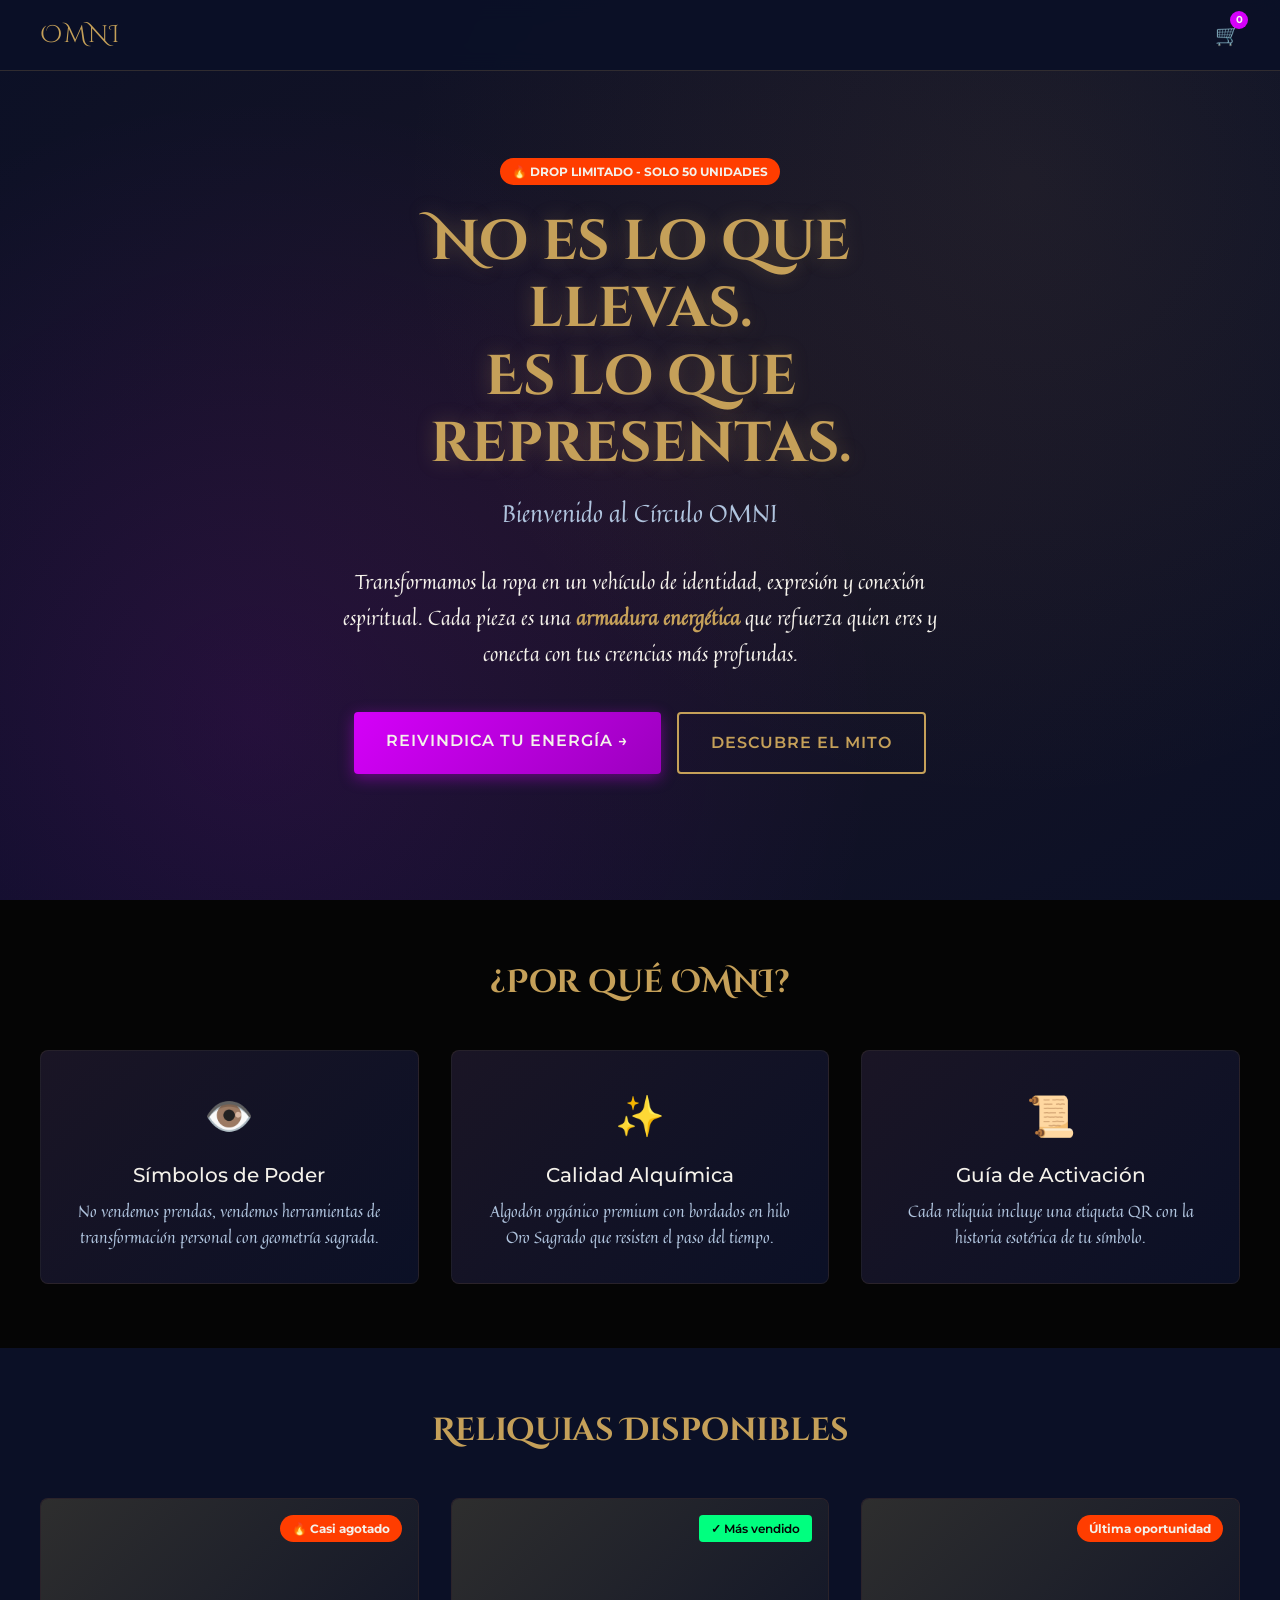
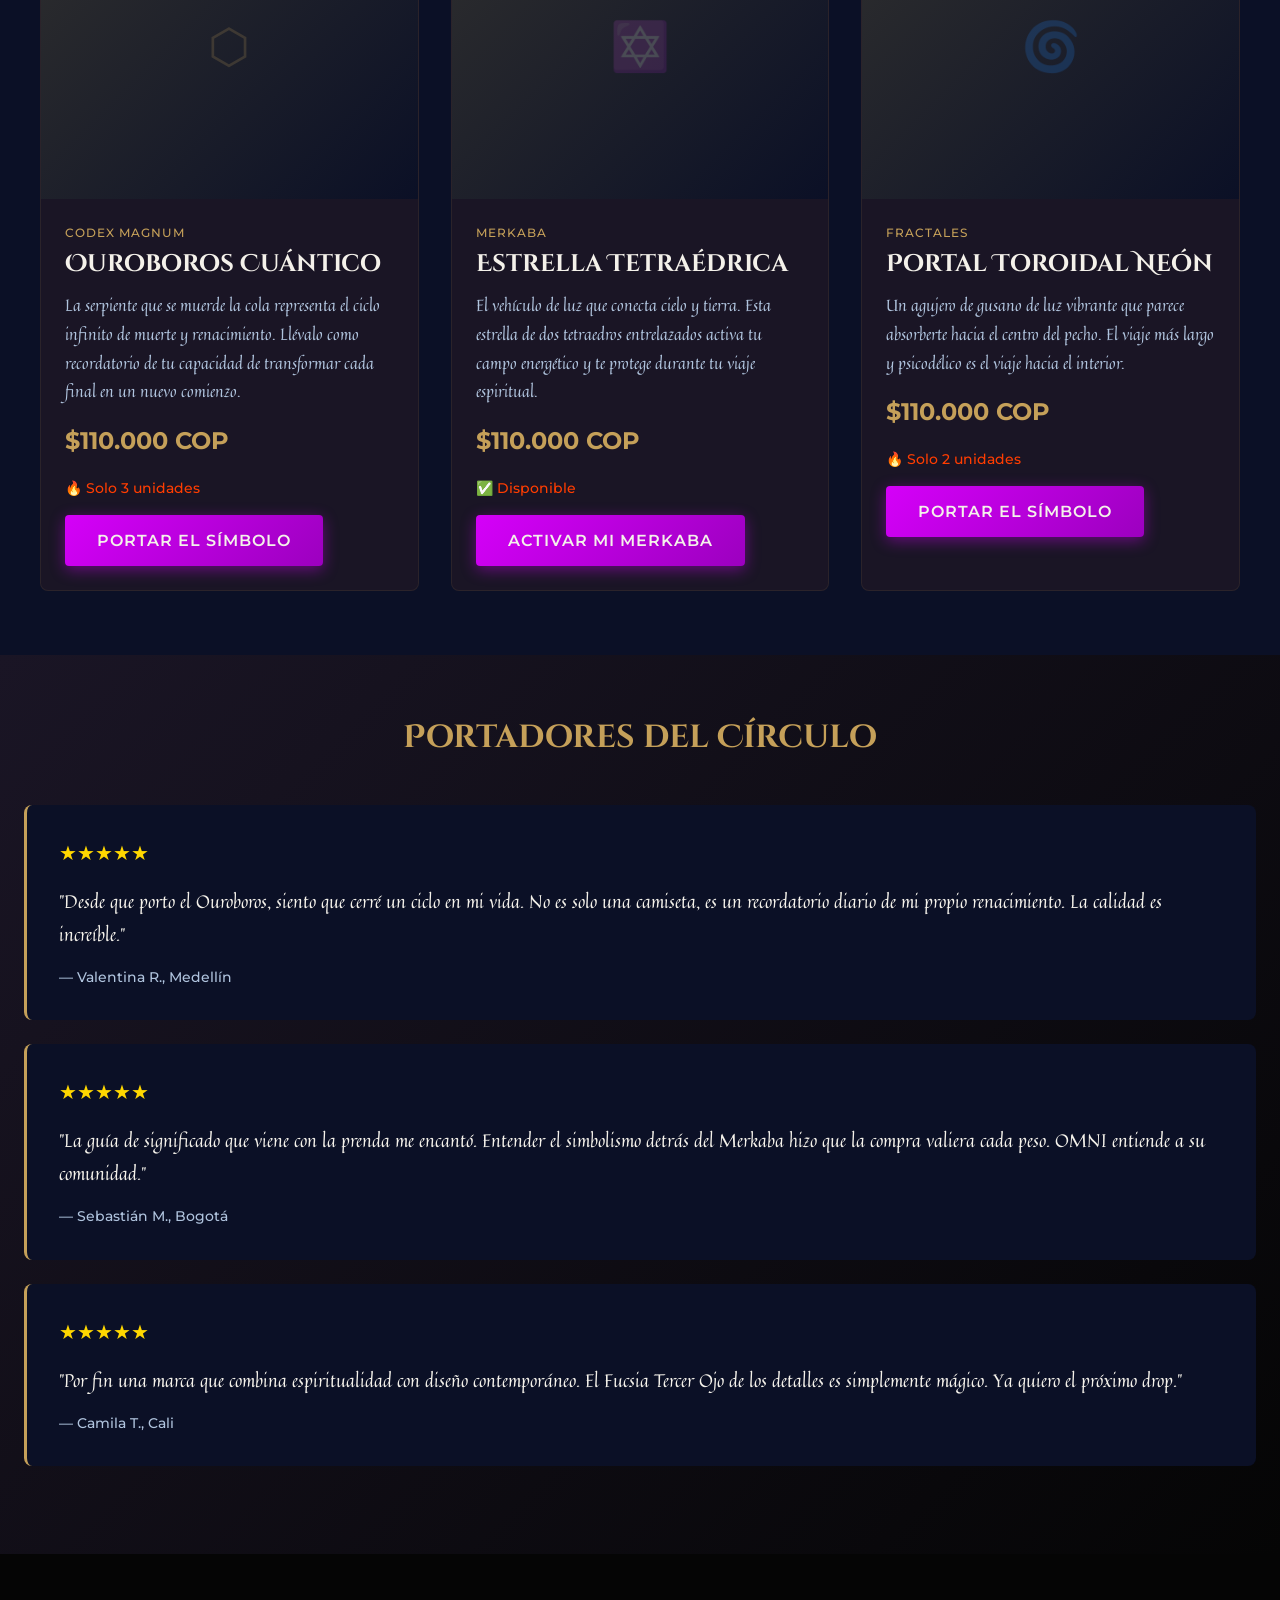
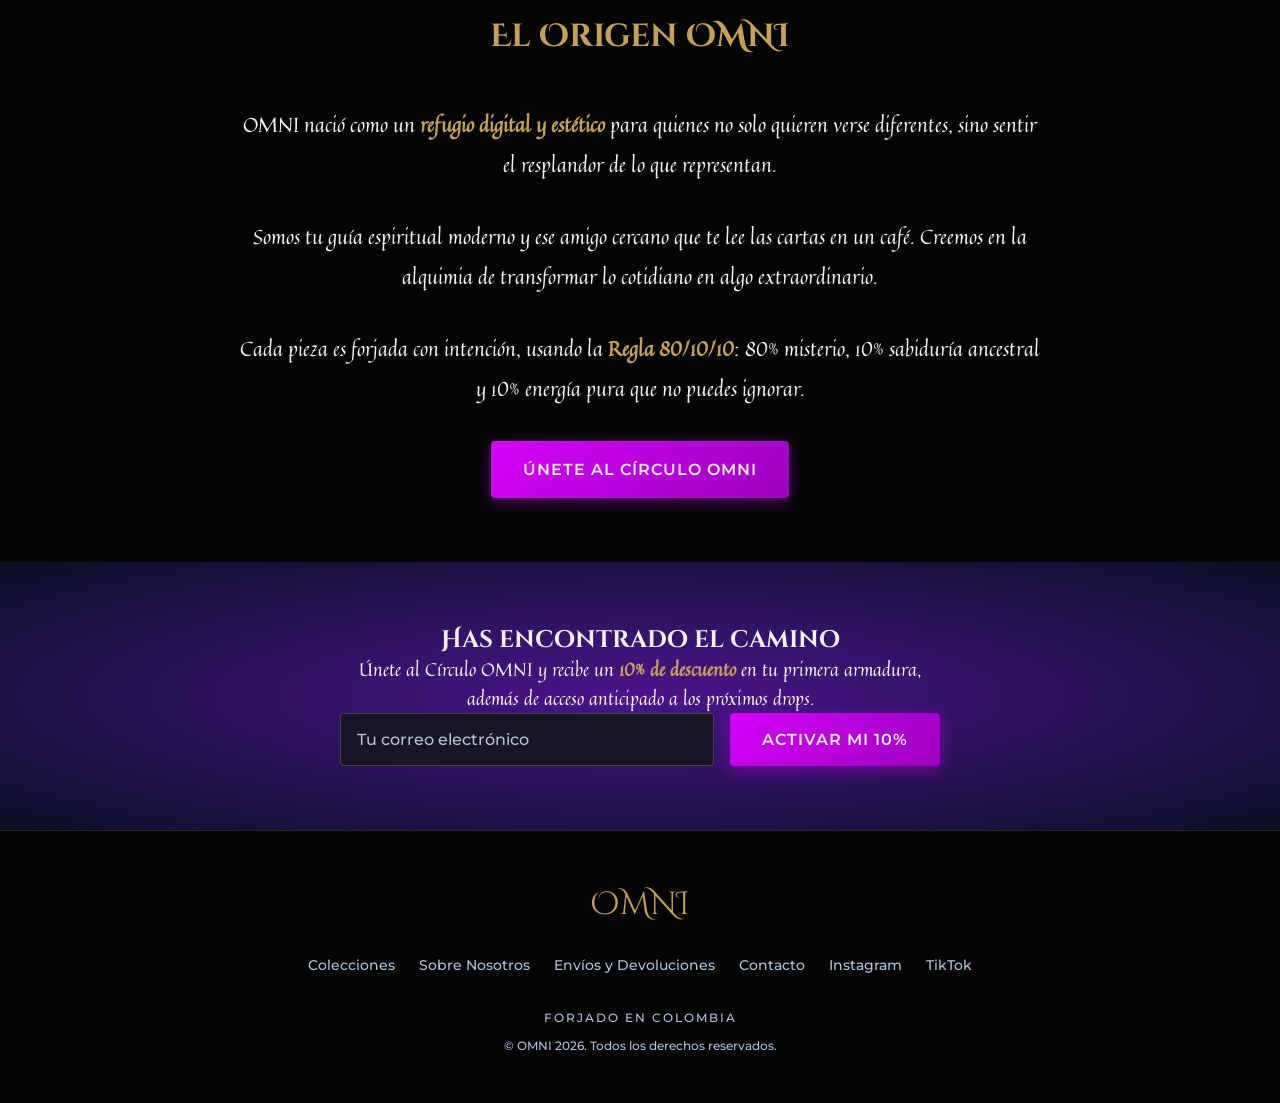
==== index.html @ 78f35431 "update branch" ====
<!DOCTYPE html>
<html lang="es">
<head>
    <meta charset="UTF-8">
    <meta name="viewport" content="width=device-width, initial-scale=1.0">
    <meta name="description" content="OMNI - Transformamos la ropa en un vehículo de identidad, expresión y conexión espiritual. Cada pieza es una armadura energética.">
    <meta name="theme-color" content="#0B1026">
    
    <!-- Open Graph / Social Media -->
    <meta property="og:type" content="website">
    <meta property="og:title" content="OMNI | No es lo que llevas. Es lo que representas.">
    <meta property="og:description" content="Bienvenido al Círculo OMNI. Reliquias energéticas con geometría sagrada.">
    <meta property="og:image" content="assets/images/og-image.jpg">
    
    <!-- Google Fonts -->
    <link rel="preconnect" href="https://fonts.googleapis.com">
    <link rel="preconnect" href="https://fonts.gstatic.com" crossorigin>
    <link href="https://fonts.googleapis.com/css2?family=Cinzel+Decorative:wght@700;900&family=Quintessential&family=Montserrat:wght@500;600;700&display=swap" rel="stylesheet">
    
    <!-- Stylesheet -->
    <link rel="stylesheet" href="css/styles.css">
    
    <title>OMNI | No es lo que llevas. Es lo que representas.</title>
</head>
<body>
    <!-- Header -->
    <header>
        <div class="header-content">
            <a href="#" class="logo">OMNI</a>
            <div class="cart-icon">
                🛒
                <span class="cart-count">0</span>
            </div>
        </div>
    </header>

    <!-- Hero Section -->
    <section class="hero" id="inicio">
        <div class="hero-content">
            <div class="hero-badge">
                <span class="scarcity-badge">🔥 DROP LIMITADO - SOLO 50 UNIDADES</span>
            </div>
            <h1>No es lo que llevas.<br>Es lo que representas.</h1>
            <p class="hero-subtitle">Bienvenido al Círculo OMNI</p>
            <p class="hero-description body-text">
                Transformamos la ropa en un vehículo de identidad, expresión y conexión espiritual.
                Cada pieza es una <span class="about-highlight">armadura energética</span> que refuerza quien eres
                y conecta con tus creencias más profundas.
            </p>
            <div class="hero-cta-container">
                <a href="#coleccion" class="btn-cta ui-text">Reivindica tu energía →</a>
                <a href="#historia" class="btn-cta btn-secondary ui-text">Descubre el mito</a>
            </div>
        </div>
    </section>

    <!-- Value Proposition -->
    <section class="value-section" id="beneficios">
        <h2 class="section-title">¿Por qué OMNI?</h2>
        <div class="value-grid">
            <div class="value-card fade-in">
                <div class="value-icon">👁️</div>
                <h3 class="ui-text">Símbolos de Poder</h3>
                <p class="body-text">No vendemos prendas, vendemos herramientas de transformación personal con geometría sagrada.</p>
            </div>
            <div class="value-card fade-in">
                <div class="value-icon">✨</div>
                <h3 class="ui-text">Calidad Alquímica</h3>
                <p class="body-text">Algodón orgánico premium con bordados en hilo Oro Sagrado que resisten el paso del tiempo.</p>
            </div>
            <div class="value-card fade-in">
                <div class="value-icon">📜</div>
                <h3 class="ui-text">Guía de Activación</h3>
                <p class="body-text">Cada reliquia incluye una etiqueta QR con la historia esotérica de tu símbolo.</p>
            </div>
        </div>
    </section>

    <!-- Products Section -->
    <section class="products-section" id="coleccion">
        <h2 class="section-title">Reliquias Disponibles</h2>
        <div class="product-grid value-grid">
            <!-- Producto 1: CODEX MAGNUM -->
            <div class="product-card fade-in">
                <div class="product-image">
                    <span class="product-image-placeholder">⬡</span>
                    <div class="product-badge">
                        <span class="scarcity-badge">🔥 Casi agotado</span>
                    </div>
                </div>
                <div class="product-info">
                    <div class="product-collection ui-text">CODEX MAGNUM</div>
                    <h3 class="product-title">Ouroboros Cuántico</h3>
                    <p class="product-story body-text">
                        La serpiente que se muerde la cola representa el ciclo infinito de muerte y renacimiento.
                        Llévalo como recordatorio de tu capacidad de transformar cada final en un nuevo comienzo.
                    </p>
                    <div class="product-price ui-text">$110.000 COP</div>
                    <div class="stock-indicator ui-text">
                        🔥 Solo 3 unidades
                    </div>
                    <button class="btn-cta ui-text" onclick="addToCart('Ouroboros Cuántico')">Portar el símbolo</button>
                </div>
            </div>

            <!-- Producto 2: MERKABA -->
            <div class="product-card fade-in">
                <div class="product-image">
                    <span class="product-image-placeholder">✡️</span>
                    <div class="product-badge">
                        <span class="success-badge">✓ Más vendido</span>
                    </div>
                </div>
                <div class="product-info">
                    <div class="product-collection ui-text">MERKABA</div>
                    <h3 class="product-title">Estrella Tetraédrica</h3>
                    <p class="product-story body-text">
                        El vehículo de luz que conecta cielo y tierra. Esta estrella de dos tetraedros entrelazados
                        activa tu campo energético y te protege durante tu viaje espiritual.
                    </p>
                    <div class="product-price ui-text">$110.000 COP</div>
                    <div class="stock-indicator ui-text">
                        ✅ Disponible
                    </div>
                    <button class="btn-cta ui-text" onclick="addToCart('Estrella Tetraédrica')">Activar mi Merkaba</button>
                </div>
            </div>

            <!-- Producto 3: FRACTALES -->
            <div class="product-card fade-in">
                <div class="product-image">
                    <span class="product-image-placeholder">🌀</span>
                    <div class="product-badge">
                        <span class="scarcity-badge">Última oportunidad</span>
                    </div>
                </div>
                <div class="product-info">
                    <div class="product-collection ui-text">FRACTALES</div>
                    <h3 class="product-title">Portal Toroidal Neón</h3>
                    <p class="product-story body-text">
                        Un agujero de gusano de luz vibrante que parece absorberte hacia el centro del pecho.
                        El viaje más largo y psicodélico es el viaje hacia el interior.
                    </p>
                    <div class="product-price ui-text">$110.000 COP</div>
                    <div class="stock-indicator ui-text">
                        🔥 Solo 2 unidades
                    </div>
                    <button class="btn-cta ui-text" onclick="addToCart('Portal Toroidal')">Portar el símbolo</button>
                </div>
            </div>
        </div>
    </section>

    <!-- Testimonials -->
    <section class="testimonials-section" id="testimonios">
        <h2 class="section-title">Portadores del Círculo</h2>
        <div class="testimonial-card fade-in">
            <div class="testimonial-stars">★★★★★</div>
            <p class="testimonial-text body-text">
                "Desde que porto el Ouroboros, siento que cerré un ciclo en mi vida. No es solo una camiseta,
                es un recordatorio diario de mi propio renacimiento. La calidad es increíble."
            </p>
            <p class="testimonial-author ui-text">— Valentina R., Medellín</p>
        </div>
        <div class="testimonial-card fade-in">
            <div class="testimonial-stars">★★★★★</div>
            <p class="testimonial-text body-text">
                "La guía de significado que viene con la prenda me encantó. Entender el simbolismo detrás
                del Merkaba hizo que la compra valiera cada peso. OMNI entiende a su comunidad."
            </p>
            <p class="testimonial-author ui-text">— Sebastián M., Bogotá</p>
        </div>
        <div class="testimonial-card fade-in">
            <div class="testimonial-stars">★★★★★</div>
            <p class="testimonial-text body-text">
                "Por fin una marca que combina espiritualidad con diseño contemporáneo.
                El Fucsia Tercer Ojo de los detalles es simplemente mágico. Ya quiero el próximo drop."
            </p>
            <p class="testimonial-author ui-text">— Camila T., Cali</p>
        </div>
    </section>

    <!-- About Section -->
    <section class="about-section" id="historia">
        <div class="about-content">
            <h2 class="section-title">El Origen OMNI</h2>
            <p class="about-text body-text">
                OMNI nació como un <span class="about-highlight">refugio digital y estético</span> para quienes
                no solo quieren verse diferentes, sino sentir el resplandor de lo que representan.
            </p>
            <p class="about-text body-text">
                Somos tu guía espiritual moderno y ese amigo cercano que te lee las cartas en un café.
                Creemos en la alquimia de transformar lo cotidiano en algo extraordinario.
            </p>
            <p class="about-text body-text">
                Cada pieza es forjada con intención, usando la <span class="about-highlight">Regla 80/10/10</span>:
                80% misterio, 10% sabiduría ancestral y 10% energía pura que no puedes ignorar.
            </p>
            <a href="#coleccion" class="btn-cta ui-text">Únete al Círculo OMNI</a>
        </div>
    </section>

    <!-- Newsletter -->
    <section class="newsletter-section" id="unete">
        <div class="newsletter-content">
            <h2>Has encontrado el camino</h2>
            <p class="body-text">
                Únete al Círculo OMNI y recibe un <span class="about-highlight">10% de descuento</span>
                en tu primera armadura, además de acceso anticipado a los próximos drops.
            </p>
            <form class="newsletter-form" onsubmit="subscribe(event)">
                <input type="email" class="newsletter-input ui-text" placeholder="Tu correo electrónico" required>
                <button type="submit" class="btn-cta ui-text">Activar mi 10%</button>
            </form>
        </div>
    </section>

    <!-- Footer -->
    <footer>
        <div class="footer-content">
            <div class="footer-logo">OMNI</div>
            <div class="footer-links">
                <a href="#coleccion" class="footer-link ui-text">Colecciones</a>
                <a href="#historia" class="footer-link ui-text">Sobre Nosotros</a>
                <a href="#" class="footer-link ui-text">Envíos y Devoluciones</a>
                <a href="#" class="footer-link ui-text">Contacto</a>
                <a href="#" class="footer-link ui-text">Instagram</a>
                <a href="#" class="footer-link ui-text">TikTok</a>
            </div>
            <p class="footer-tagline ui-text">FORJADO EN COLOMBIA</p>
            <p class="footer-copyright ui-text">© OMNI 2026. Todos los derechos reservados.</p>
        </div>
    </footer>

    <!-- Sticky CTA (Mobile) -->
    <div class="sticky-cta" id="stickyCta">
        <a href="#coleccion" class="btn-cta ui-text">Ver Reliquias Disponibles</a>
    </div>

    <!-- JavaScript -->
    <script src="js/main.js"></script>
</body>
</html>
---- css/styles.css ----
/* ========================================
   OMNI - Sales Page Stylesheet
   Paleta Alquímica 80/10/10
   ======================================== */

/* ========================================
   VARIABLES DE COLOR - PALETA ALQUÍMICA
   ======================================== */
:root {
    /* 80% - Base del Misterio */
    --azul-profundo-cosmos: #0B1026;
    --negro-profundo-akasha: #050505;
    --gris-carbon: #2E2E2E;
    --sombra-amatista: #1A1525;
    --verde-musgo-ritual: #14201A;
    
    /* 10% - Sabiduría y Estructura */
    --oro-sagrado-metalico: #C5A059;
    --blanco-pergamino: #F4F1EA;
    --morado-astral: #4A148C;
    --cobre-terrenal: #B87333;
    --plata-lunar: #B0C4DE;
    
    /* 10% - Energía Alquímica (CTA) */
    --fucsia-tercer-ojo: #D500F9;
    --ambar-alquimico: #FFD700;
    --rojo-fuego-vital: #FF3D00;
    --esmeralda-cuantico: #00FF7F;
    
    /* Tipografías */
    --font-titulos: 'Cinzel Decorative', cursive;
    --font-cuerpo: 'Quintessential', cursive;
    --font-ui: 'Montserrat', sans-serif;
}

/* ========================================
   RESET Y BASE MOBILE-FIRST
   ======================================== */
* {
    margin: 0;
    padding: 0;
    box-sizing: border-box;
}

html {
    font-size: 16px;
    scroll-behavior: smooth;
}

body {
    font-family: var(--font-cuerpo);
    background-color: var(--azul-profundo-cosmos);
    color: var(--blanco-pergamino);
    line-height: 1.6;
    overflow-x: hidden;
}

/* ========================================
   TIPOGRAFÍA
   ======================================== */
h1, h2, h3, h4 {
    font-family: var(--font-titulos);
    font-weight: 700;
    line-height: 1.2;
}

.body-text {
    font-family: var(--font-cuerpo);
    font-size: 1.125rem;
}

.ui-text {
    font-family: var(--font-ui);
    font-weight: 500;
}

/* ========================================
   COMPONENTES UI
   ======================================== */
.btn-cta {
    display: inline-block;
    background: linear-gradient(135deg, var(--fucsia-tercer-ojo) 0%, #9C00BF 100%);
    color: var(--blanco-pergamino);
    font-family: var(--font-ui);
    font-weight: 600;
    font-size: 1rem;
    padding: 1rem 2rem;
    border-radius: 4px;
    text-decoration: none;
    text-transform: uppercase;
    letter-spacing: 1px;
    transition: all 0.3s ease;
    box-shadow: 0 4px 15px rgba(213, 0, 249, 0.4);
    border: none;
    cursor: pointer;
    width: 100%;
    text-align: center;
}

.btn-cta:hover {
    transform: translateY(-2px);
    box-shadow: 0 6px 20px rgba(213, 0, 249, 0.6);
}

.btn-cta:active {
    transform: translateY(0);
}

.btn-secondary {
    background: transparent;
    border: 2px solid var(--oro-sagrado-metalico);
    color: var(--oro-sagrado-metalico);
    box-shadow: none;
}

.btn-secondary:hover {
    background: var(--oro-sagrado-metalico);
    color: var(--negro-profundo-akasha);
}

/* Badge de escasez FOMO */
.scarcity-badge {
    background-color: var(--rojo-fuego-vital);
    color: var(--blanco-pergamino);
    font-family: var(--font-ui);
    font-size: 0.75rem;
    font-weight: 700;
    padding: 0.25rem 0.75rem;
    border-radius: 20px;
    display: inline-block;
    animation: pulse 2s infinite;
}

@keyframes pulse {
    0%, 100% { opacity: 1; }
    50% { opacity: 0.7; }
}

/* Badge de éxito */
.success-badge {
    background-color: var(--esmeralda-cuantico);
    color: var(--negro-profundo-akasha);
    font-family: var(--font-ui);
    font-size: 0.75rem;
    font-weight: 600;
    padding: 0.25rem 0.75rem;
    border-radius: 4px;
    display: inline-block;
}

/* ========================================
   HEADER / NAV
   ======================================== */
header {
    position: fixed;
    top: 0;
    left: 0;
    right: 0;
    background: rgba(11, 16, 38, 0.95);
    backdrop-filter: blur(10px);
    z-index: 1000;
    padding: 1rem;
    border-bottom: 1px solid rgba(197, 160, 89, 0.2);
}

.header-content {
    max-width: 1200px;
    margin: 0 auto;
    display: flex;
    justify-content: space-between;
    align-items: center;
}

.logo {
    font-family: var(--font-titulos);
    font-size: 1.5rem;
    color: var(--oro-sagrado-metalico);
    text-decoration: none;
    letter-spacing: 2px;
}

.cart-icon {
    position: relative;
    color: var(--blanco-pergamino);
    font-size: 1.25rem;
    cursor: pointer;
}

.cart-count {
    position: absolute;
    top: -8px;
    right: -8px;
    background-color: var(--fucsia-tercer-ojo);
    color: var(--blanco-pergamino);
    font-family: var(--font-ui);
    font-size: 0.625rem;
    font-weight: 700;
    width: 18px;
    height: 18px;
    border-radius: 50%;
    display: flex;
    align-items: center;
    justify-content: center;
}

/* ========================================
   HERO SECTION
   ======================================== */
.hero {
    min-height: 100vh;
    display: flex;
    align-items: center;
    justify-content: center;
    text-align: center;
    padding: 6rem 1.5rem 4rem;
    background: radial-gradient(ellipse at center, var(--sombra-amatista) 0%, var(--azul-profundo-cosmos) 100%);
    position: relative;
    overflow: hidden;
}

.hero::before {
    content: '';
    position: absolute;
    top: 0;
    left: 0;
    right: 0;
    bottom: 0;
    background-image: 
        radial-gradient(circle at 20% 80%, rgba(213, 0, 249, 0.1) 0%, transparent 50%),
        radial-gradient(circle at 80% 20%, rgba(197, 160, 89, 0.08) 0%, transparent 50%);
    pointer-events: none;
}

.hero-content {
    position: relative;
    z-index: 1;
    max-width: 600px;
}

.hero-badge {
    margin-bottom: 1.5rem;
}

.hero h1 {
    font-size: 2.5rem;
    margin-bottom: 1rem;
    color: var(--oro-sagrado-metalico);
    text-shadow: 0 0 20px rgba(197, 160, 89, 0.3);
}

.hero-subtitle {
    font-size: 1.25rem;
    margin-bottom: 2rem;
    color: var(--plata-lunar);
}

.hero-description {
    font-family: var(--font-cuerpo);
    font-size: 1.25rem;
    margin-bottom: 2.5rem;
    color: var(--blanco-pergamino);
    line-height: 1.8;
}

.hero-cta-container {
    display: flex;
    flex-direction: column;
    gap: 1rem;
}

/* ========================================
   SECCIÓN DE VALOR (Beneficios)
   ======================================== */
.value-section {
    padding: 4rem 1.5rem;
    background-color: var(--negro-profundo-akasha);
}

.section-title {
    text-align: center;
    font-size: 2rem;
    color: var(--oro-sagrado-metalico);
    margin-bottom: 3rem;
}

.value-grid {
    display: grid;
    grid-template-columns: 1fr;
    gap: 2rem;
    max-width: 1200px;
    margin: 0 auto;
}

.value-card {
    background: linear-gradient(135deg, var(--sombra-amatista) 0%, var(--azul-profundo-cosmos) 100%);
    padding: 2rem;
    border-radius: 8px;
    border: 1px solid rgba(197, 160, 89, 0.1);
    text-align: center;
    transition: transform 0.3s ease;
}

.value-card:hover {
    transform: translateY(-5px);
    border-color: rgba(197, 160, 89, 0.3);
}

.value-icon {
    font-size: 2.5rem;
    margin-bottom: 1rem;
    color: var(--fucsia-tercer-ojo);
}

.value-card h3 {
    font-size: 1.25rem;
    color: var(--blanco-pergamino);
    margin-bottom: 0.75rem;
}

.value-card p {
    font-family: var(--font-cuerpo);
    color: var(--plata-lunar);
    font-size: 1rem;
}

/* ========================================
   SECCIÓN DE PRODUCTOS (Colecciones)
   ======================================== */
.products-section {
    padding: 4rem 1.5rem;
    background-color: var(--azul-profundo-cosmos);
}

.product-grid {
    display: grid;
    grid-template-columns: 1fr;
    gap: 2rem;
    max-width: 1200px;
    margin: 0 auto;
}

.product-card {
    background: var(--sombra-amatista);
    border-radius: 8px;
    overflow: hidden;
    border: 1px solid rgba(197, 160, 89, 0.1);
    transition: all 0.3s ease;
}

.product-card:hover {
    border-color: rgba(213, 0, 249, 0.3);
    box-shadow: 0 4px 20px rgba(213, 0, 249, 0.1);
}

.product-image {
    width: 100%;
    height: 300px;
    background: linear-gradient(135deg, var(--gris-carbon) 0%, var(--azul-profundo-cosmos) 100%);
    display: flex;
    align-items: center;
    justify-content: center;
    position: relative;
}

.product-image-placeholder {
    font-family: var(--font-titulos);
    font-size: 3rem;
    color: rgba(197, 160, 89, 0.2);
}

.product-badge {
    position: absolute;
    top: 1rem;
    right: 1rem;
}

.product-info {
    padding: 1.5rem;
}

.product-collection {
    font-family: var(--font-ui);
    font-size: 0.75rem;
    color: var(--oro-sagrado-metalico);
    text-transform: uppercase;
    letter-spacing: 1px;
    margin-bottom: 0.5rem;
}

.product-title {
    font-size: 1.5rem;
    color: var(--blanco-pergamino);
    margin-bottom: 0.75rem;
}

.product-story {
    font-family: var(--font-cuerpo);
    color: var(--plata-lunar);
    font-size: 1rem;
    margin-bottom: 1rem;
    line-height: 1.8;
}

.product-price {
    font-family: var(--font-ui);
    font-size: 1.5rem;
    font-weight: 700;
    color: var(--oro-sagrado-metalico);
    margin-bottom: 1rem;
}

.stock-indicator {
    font-family: var(--font-ui);
    font-size: 0.875rem;
    color: var(--rojo-fuego-vital);
    margin-bottom: 1rem;
    display: flex;
    align-items: center;
    gap: 0.5rem;
}

/* ========================================
   TESTIMONIOS (Prueba Social)
   ======================================== */
.testimonials-section {
    padding: 4rem 1.5rem;
    background: linear-gradient(135deg, var(--sombra-amatista) 0%, var(--negro-profundo-akasha) 100%);
}

.testimonial-card {
    background: var(--azul-profundo-cosmos);
    padding: 2rem;
    border-radius: 8px;
    border-left: 3px solid var(--oro-sagrado-metalico);
    margin-bottom: 1.5rem;
}

.testimonial-stars {
    color: var(--ambar-alquimico);
    font-size: 1.25rem;
    margin-bottom: 1rem;
}

.testimonial-text {
    font-family: var(--font-cuerpo);
    font-size: 1.125rem;
    color: var(--blanco-pergamino);
    margin-bottom: 1rem;
    line-height: 1.8;
}

.testimonial-author {
    font-family: var(--font-ui);
    font-size: 0.875rem;
    color: var(--plata-lunar);
}

/* ========================================
   SOBRE OMNI (Storytelling)
   ======================================== */
.about-section {
    padding: 4rem 1.5rem;
    background-color: var(--negro-profundo-akasha);
}

.about-content {
    max-width: 800px;
    margin: 0 auto;
    text-align: center;
}

.about-text {
    font-family: var(--font-cuerpo);
    font-size: 1.25rem;
    color: var(--blanco-pergamino);
    line-height: 2;
    margin-bottom: 2rem;
}

.about-highlight {
    color: var(--oro-sagrado-metalico);
    font-weight: 700;
}

/* ========================================
   NEWSLETTER (Captura de Leads)
   ======================================== */
.newsletter-section {
    padding: 4rem 1.5rem;
    background: radial-gradient(ellipse at center, var(--morado-astral) 0%, var(--azul-profundo-cosmos) 100%);
    text-align: center;
}

.newsletter-content {
    max-width: 600px;
    margin: 0 auto;
}

.newsletter h2 {
    font-size: 2rem;
    color: var(--oro-sagrado-metalico);
    margin-bottom: 1rem;
}

.newsletter p {
    font-family: var(--font-cuerpo);
    font-size: 1.125rem;
    color: var(--plata-lunar);
    margin-bottom: 2rem;
}

.newsletter-form {
    display: flex;
    flex-direction: column;
    gap: 1rem;
}

.newsletter-input {
    width: 100%;
    padding: 1rem;
    background: var(--sombra-amatista);
    border: 1px solid rgba(197, 160, 89, 0.3);
    border-radius: 4px;
    color: var(--blanco-pergamino);
    font-family: var(--font-ui);
    font-size: 1rem;
}

.newsletter-input::placeholder {
    color: var(--plata-lunar);
}

.newsletter-input:focus {
    outline: none;
    border-color: var(--fucsia-tercer-ojo);
    box-shadow: 0 0 10px rgba(213, 0, 249, 0.3);
}

/* ========================================
   FOOTER
   ======================================== */
footer {
    background-color: var(--negro-profundo-akasha);
    padding: 3rem 1.5rem;
    border-top: 1px solid rgba(197, 160, 89, 0.2);
}

.footer-content {
    max-width: 1200px;
    margin: 0 auto;
    text-align: center;
}

.footer-logo {
    font-family: var(--font-titulos);
    font-size: 2rem;
    color: var(--oro-sagrado-metalico);
    margin-bottom: 1.5rem;
}

.footer-links {
    display: flex;
    flex-wrap: wrap;
    justify-content: center;
    gap: 1.5rem;
    margin-bottom: 2rem;
}

.footer-link {
    font-family: var(--font-ui);
    font-size: 0.875rem;
    color: var(--plata-lunar);
    text-decoration: none;
    transition: color 0.3s ease;
}

.footer-link:hover {
    color: var(--oro-sagrado-metalico);
}

.footer-tagline {
    font-family: var(--font-ui);
    font-size: 0.75rem;
    color: var(--plata-lunar);
    letter-spacing: 2px;
    margin-bottom: 0.5rem;
}

.footer-copyright {
    font-family: var(--font-ui);
    font-size: 0.75rem;
    color: var(--plata-lunar);
}

/* ========================================
   STICKY CTA (Mobile)
   ======================================== */
.sticky-cta {
    position: fixed;
    bottom: 0;
    left: 0;
    right: 0;
    background: rgba(11, 16, 38, 0.95);
    backdrop-filter: blur(10px);
    padding: 1rem 1.5rem;
    border-top: 1px solid rgba(197, 160, 89, 0.2);
    z-index: 999;
    display: none;
}

.sticky-cta.visible {
    display: block;
}

/* ========================================
   MEDIA QUERIES (Tablet & Desktop)
   ======================================== */
@media (min-width: 768px) {
    .hero h1 {
        font-size: 3.5rem;
    }

    .hero-subtitle {
        font-size: 1.5rem;
    }

    .value-grid {
        grid-template-columns: repeat(3, 1fr);
    }

    .product-grid {
        grid-template-columns: repeat(2, 1fr);
        gap: 2rem;
    }

    .hero-cta-container {
        flex-direction: row;
        justify-content: center;
    }

    .btn-cta {
        width: auto;
    }

    .newsletter-form {
        flex-direction: row;
    }

    .newsletter-input {
        flex: 1;
    }
}

@media (min-width: 1024px) {
    .product-grid {
        grid-template-columns: repeat(3, 1fr);
    }
}

/* ========================================
   ANIMACIONES
   ======================================== */
.fade-in {
    opacity: 0;
    transform: translateY(20px);
    transition: opacity 0.6s ease, transform 0.6s ease;
}

.fade-in.visible {
    opacity: 1;
    transform: translateY(0);
}

/* Glow effect para elementos destacados */
.glow-effect {
    animation: glow 3s ease-in-out infinite;
}

@keyframes glow {
    0%, 100% {
        box-shadow: 0 0 10px rgba(197, 160, 89, 0.3);
    }
    50% {
        box-shadow: 0 0 20px rgba(197, 160, 89, 0.6);
    }
}
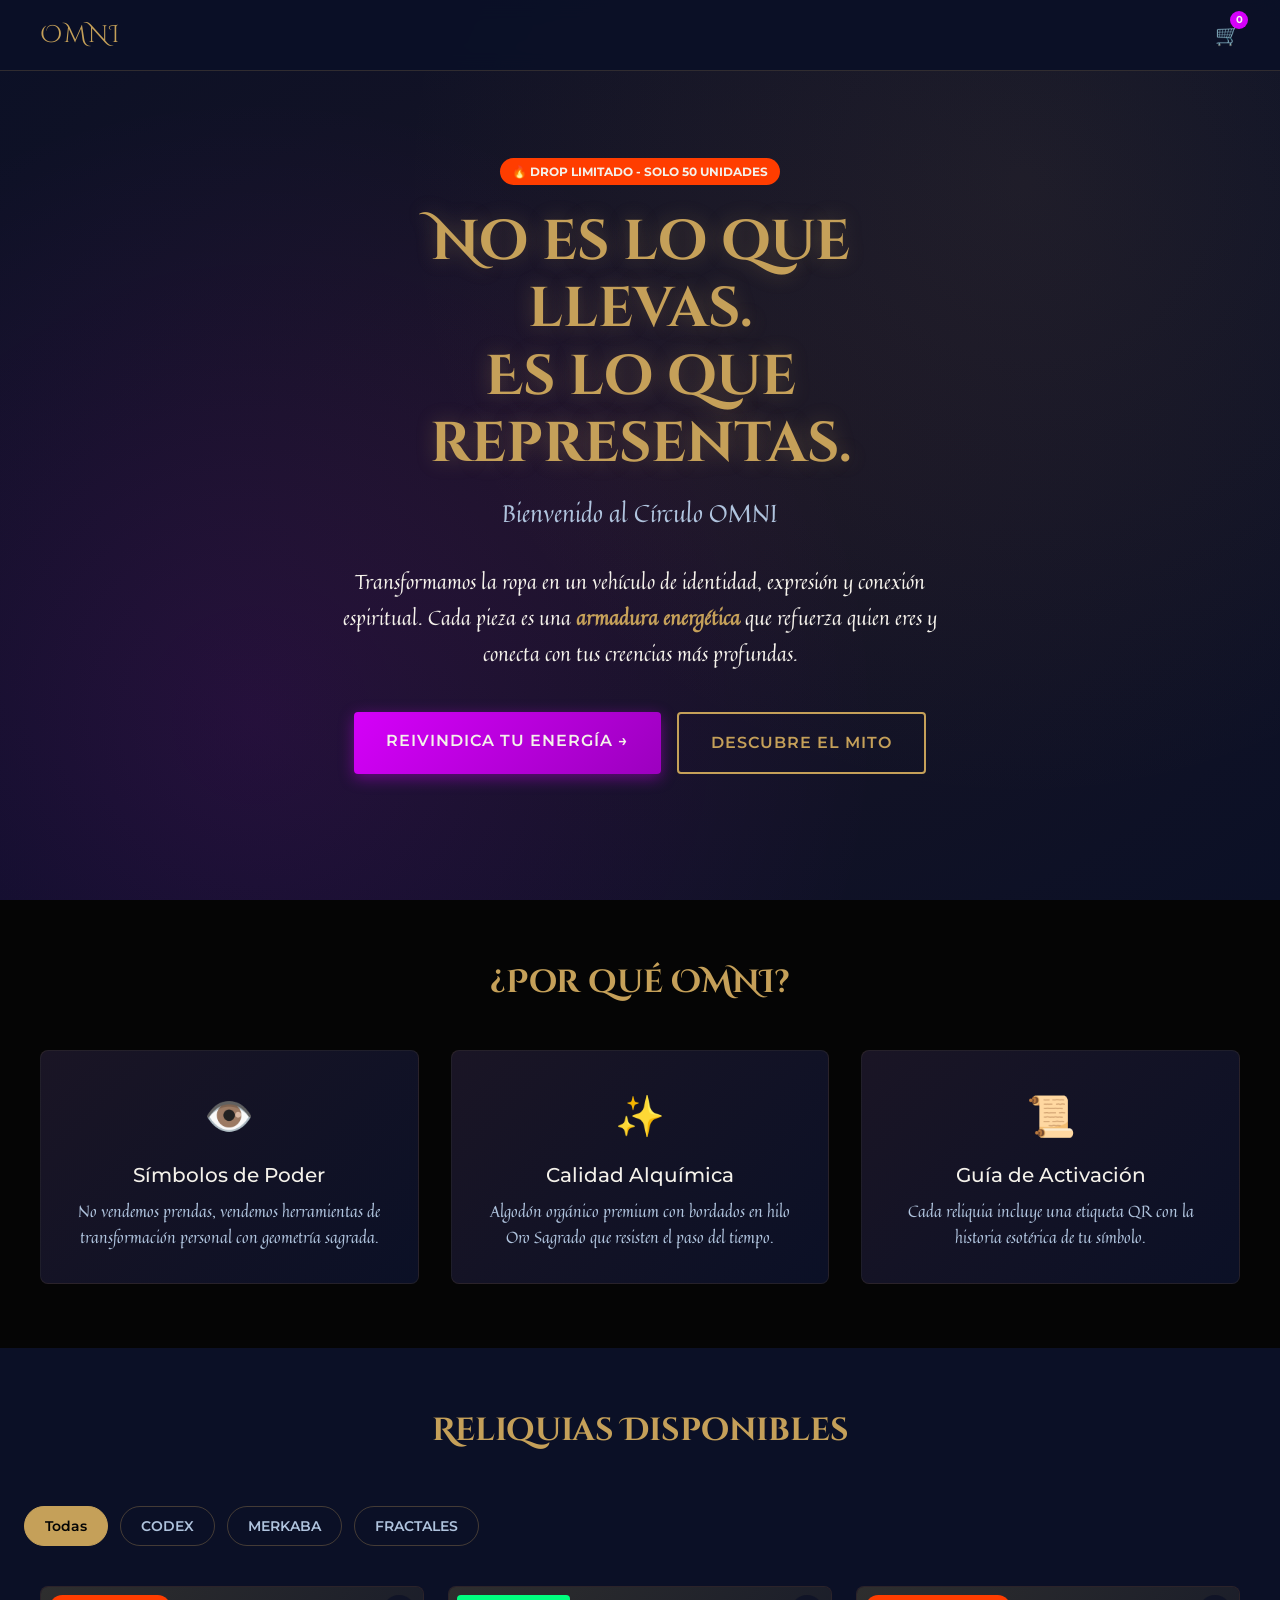
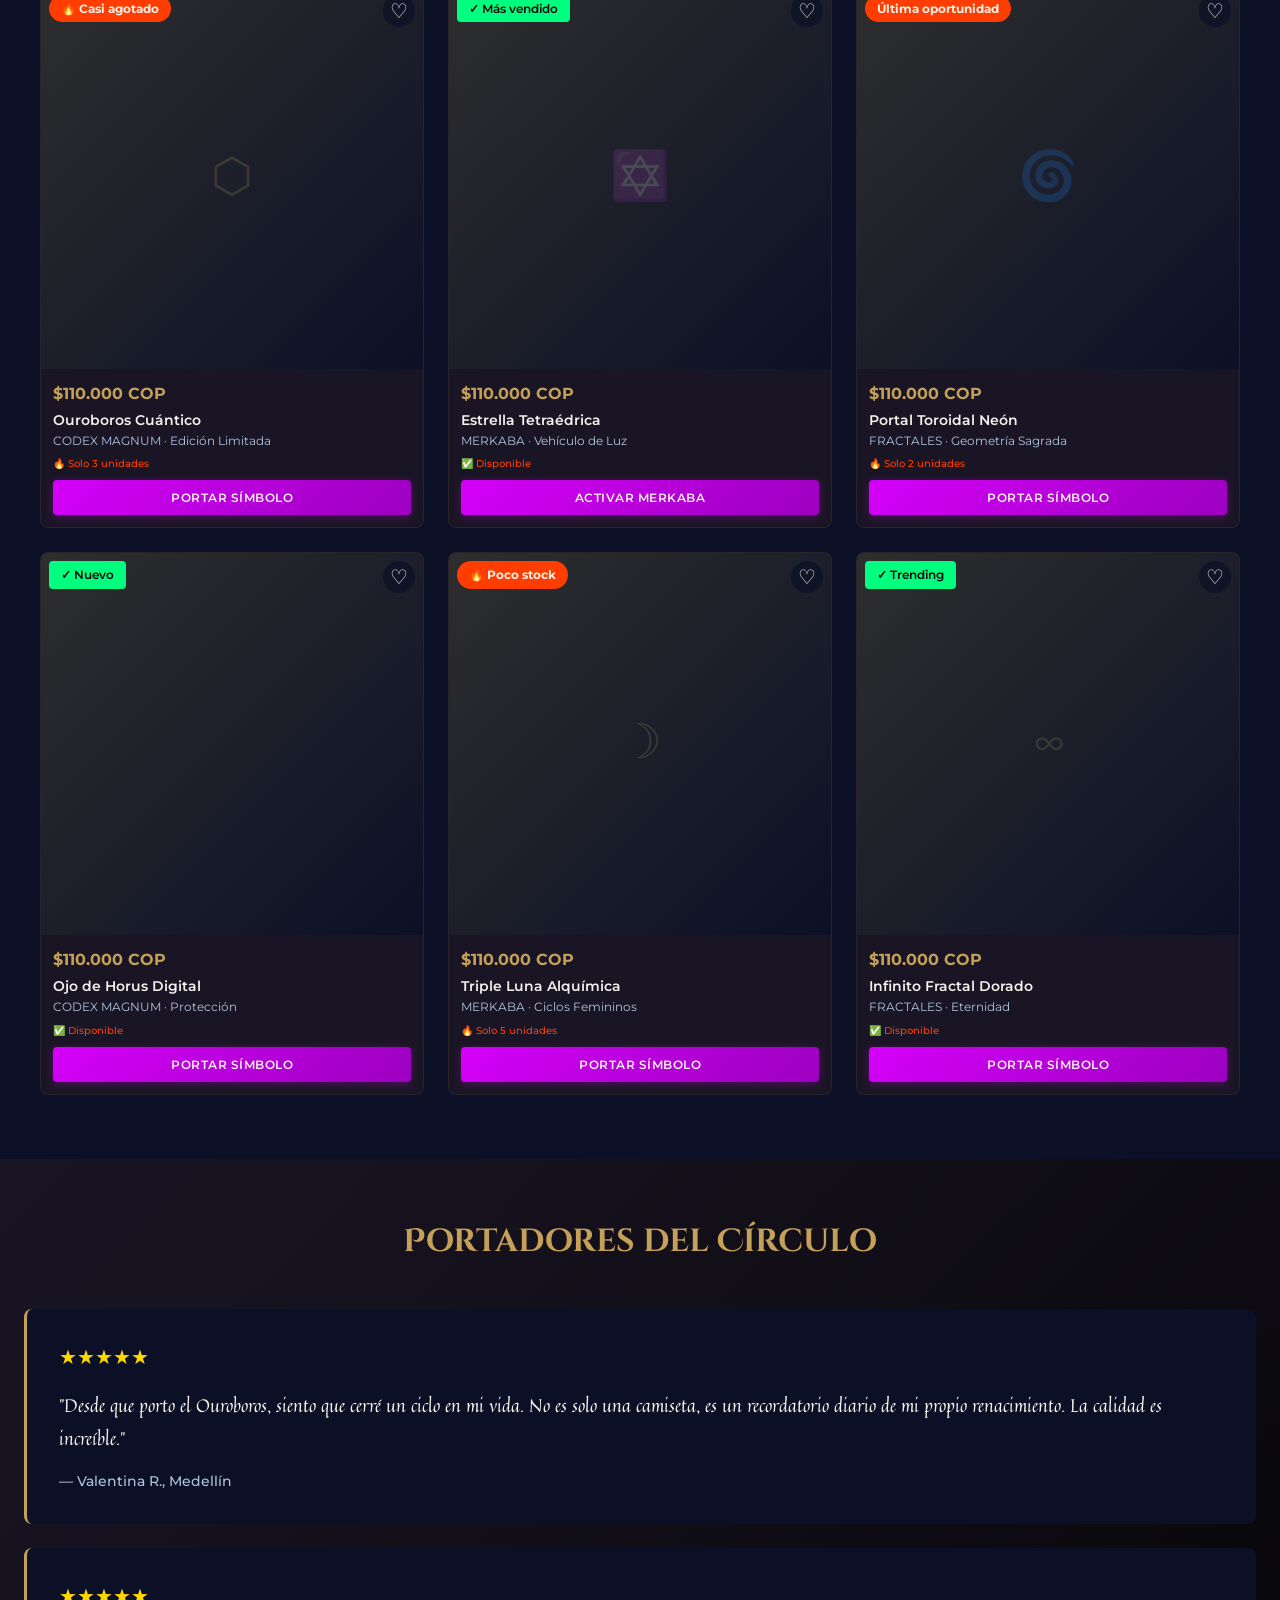
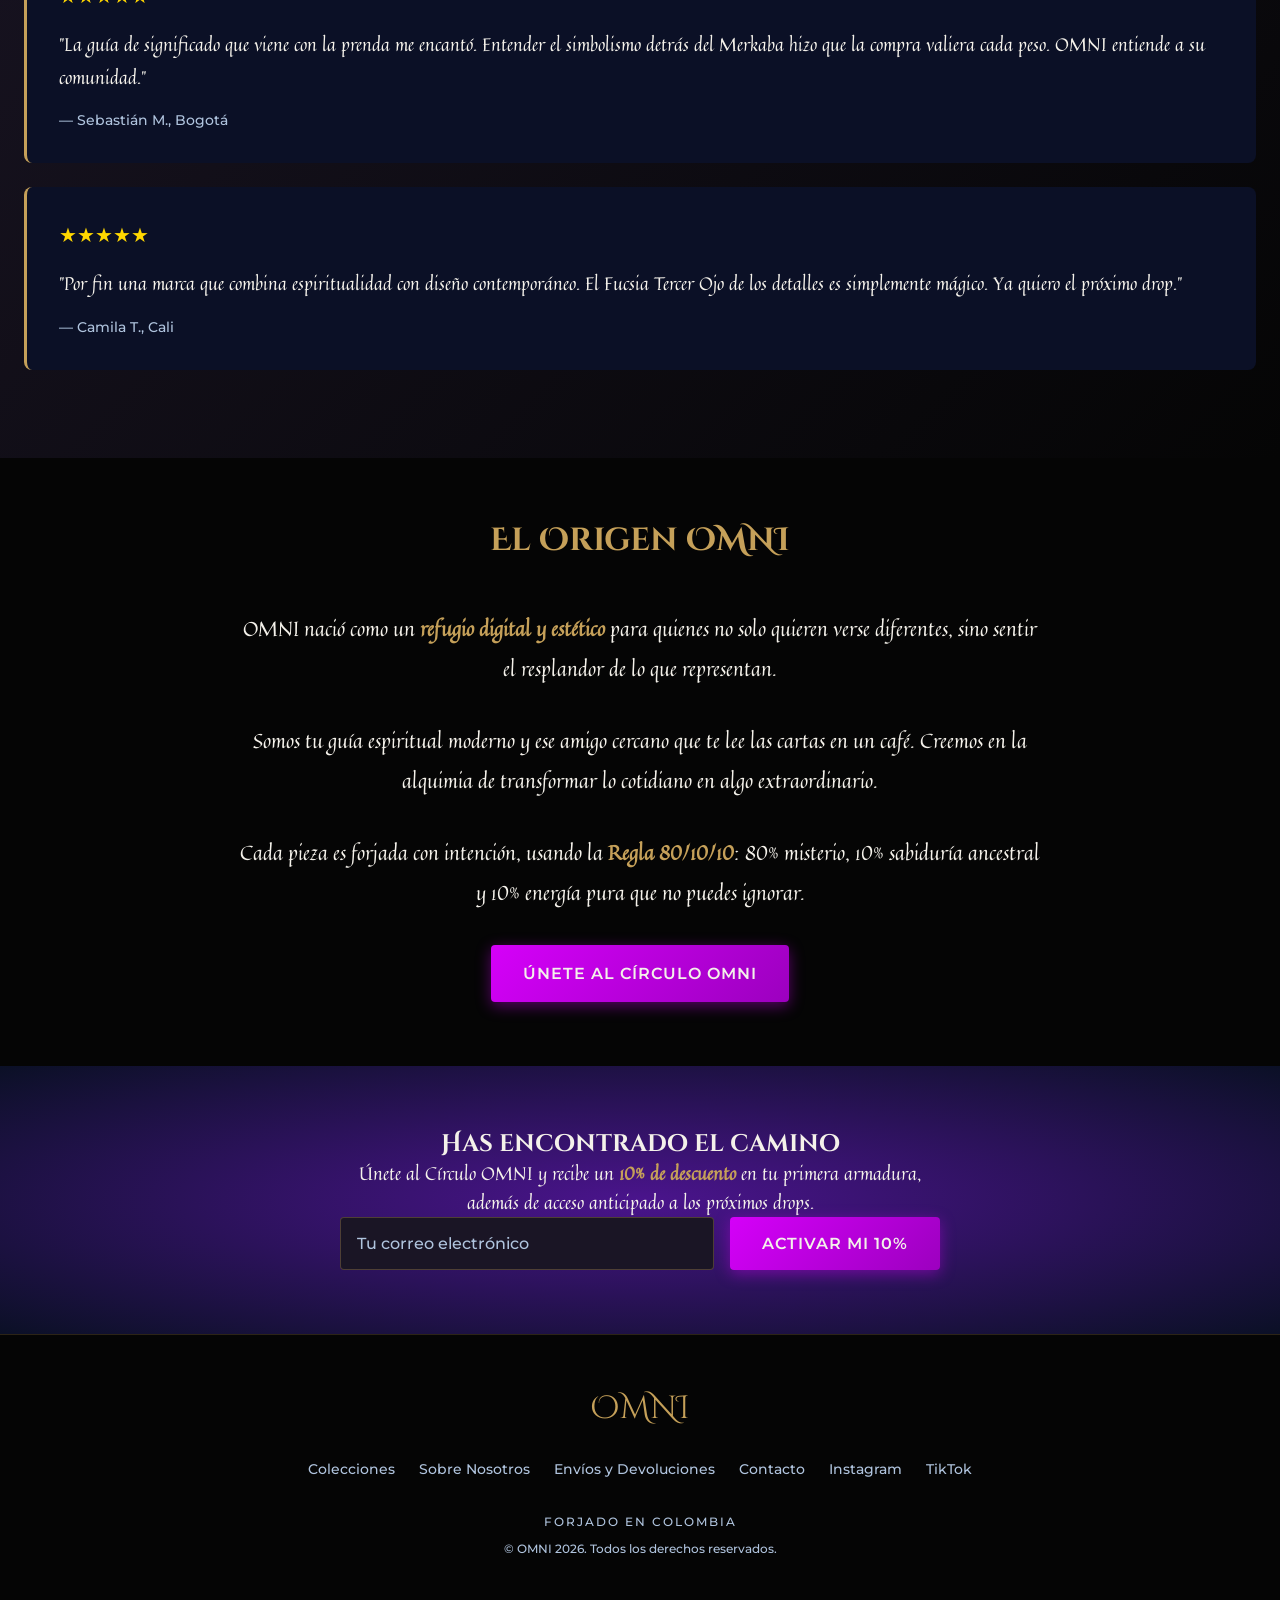
==== commit b2286834: "update branch" ====
--- a/index.html
+++ b/index.html
@@ -78,74 +78,145 @@
 
     <!-- Products Section -->
     <section class="products-section" id="coleccion">
-        <h2 class="section-title">Reliquias Disponibles</h2>
-        <div class="product-grid value-grid">
+        <div class="products-header">
+            <h2 class="section-title">Reliquias Disponibles</h2>
+            <div class="products-filter-bar">
+                <button class="filter-btn active ui-text" data-filter="all">Todas</button>
+                <button class="filter-btn ui-text" data-filter="codex">CODEX</button>
+                <button class="filter-btn ui-text" data-filter="merkaba">MERKABA</button>
+                <button class="filter-btn ui-text" data-filter="fractales">FRACTALES</button>
+            </div>
+        </div>
+        <div class="product-grid marketplace-grid">
             <!-- Producto 1: CODEX MAGNUM -->
-            <div class="product-card fade-in">
-                <div class="product-image">
+            <div class="marketplace-card fade-in" data-category="codex">
+                <div class="marketplace-image">
                     <span class="product-image-placeholder">⬡</span>
-                    <div class="product-badge">
+                    <div class="marketplace-badge-top">
                         <span class="scarcity-badge">🔥 Casi agotado</span>
                     </div>
-                </div>
-                <div class="product-info">
-                    <div class="product-collection ui-text">CODEX MAGNUM</div>
-                    <h3 class="product-title">Ouroboros Cuántico</h3>
-                    <p class="product-story body-text">
-                        La serpiente que se muerde la cola representa el ciclo infinito de muerte y renacimiento.
-                        Llévalo como recordatorio de tu capacidad de transformar cada final en un nuevo comienzo.
-                    </p>
-                    <div class="product-price ui-text">$110.000 COP</div>
-                    <div class="stock-indicator ui-text">
+                    <button class="wishlist-btn" aria-label="Añadir a favoritos">♡</button>
+                </div>
+                <div class="marketplace-info">
+                    <div class="marketplace-price-row">
+                        <span class="marketplace-price">$110.000 COP</span>
+                    </div>
+                    <h3 class="marketplace-title">Ouroboros Cuántico</h3>
+                    <p class="marketplace-location body-text">CODEX MAGNUM · Edición Limitada</p>
+                    <div class="marketplace-stock ui-text">
                         🔥 Solo 3 unidades
                     </div>
-                    <button class="btn-cta ui-text" onclick="addToCart('Ouroboros Cuántico')">Portar el símbolo</button>
+                    <button class="btn-marketplace-cta ui-text" onclick="addToCart('Ouroboros Cuántico')">Portar símbolo</button>
                 </div>
             </div>
 
             <!-- Producto 2: MERKABA -->
-            <div class="product-card fade-in">
-                <div class="product-image">
+            <div class="marketplace-card fade-in" data-category="merkaba">
+                <div class="marketplace-image">
                     <span class="product-image-placeholder">✡️</span>
-                    <div class="product-badge">
+                    <div class="marketplace-badge-top">
                         <span class="success-badge">✓ Más vendido</span>
                     </div>
-                </div>
-                <div class="product-info">
-                    <div class="product-collection ui-text">MERKABA</div>
-                    <h3 class="product-title">Estrella Tetraédrica</h3>
-                    <p class="product-story body-text">
-                        El vehículo de luz que conecta cielo y tierra. Esta estrella de dos tetraedros entrelazados
-                        activa tu campo energético y te protege durante tu viaje espiritual.
-                    </p>
-                    <div class="product-price ui-text">$110.000 COP</div>
-                    <div class="stock-indicator ui-text">
+                    <button class="wishlist-btn" aria-label="Añadir a favoritos">♡</button>
+                </div>
+                <div class="marketplace-info">
+                    <div class="marketplace-price-row">
+                        <span class="marketplace-price">$110.000 COP</span>
+                    </div>
+                    <h3 class="marketplace-title">Estrella Tetraédrica</h3>
+                    <p class="marketplace-location body-text">MERKABA · Vehículo de Luz</p>
+                    <div class="marketplace-stock ui-text">
                         ✅ Disponible
                     </div>
-                    <button class="btn-cta ui-text" onclick="addToCart('Estrella Tetraédrica')">Activar mi Merkaba</button>
+                    <button class="btn-marketplace-cta ui-text" onclick="addToCart('Estrella Tetraédrica')">Activar Merkaba</button>
                 </div>
             </div>
 
             <!-- Producto 3: FRACTALES -->
-            <div class="product-card fade-in">
-                <div class="product-image">
+            <div class="marketplace-card fade-in" data-category="fractales">
+                <div class="marketplace-image">
                     <span class="product-image-placeholder">🌀</span>
-                    <div class="product-badge">
+                    <div class="marketplace-badge-top">
                         <span class="scarcity-badge">Última oportunidad</span>
                     </div>
-                </div>
-                <div class="product-info">
-                    <div class="product-collection ui-text">FRACTALES</div>
-                    <h3 class="product-title">Portal Toroidal Neón</h3>
-                    <p class="product-story body-text">
-                        Un agujero de gusano de luz vibrante que parece absorberte hacia el centro del pecho.
-                        El viaje más largo y psicodélico es el viaje hacia el interior.
-                    </p>
-                    <div class="product-price ui-text">$110.000 COP</div>
-                    <div class="stock-indicator ui-text">
+                    <button class="wishlist-btn" aria-label="Añadir a favoritos">♡</button>
+                </div>
+                <div class="marketplace-info">
+                    <div class="marketplace-price-row">
+                        <span class="marketplace-price">$110.000 COP</span>
+                    </div>
+                    <h3 class="marketplace-title">Portal Toroidal Neón</h3>
+                    <p class="marketplace-location body-text">FRACTALES · Geometría Sagrada</p>
+                    <div class="marketplace-stock ui-text">
                         🔥 Solo 2 unidades
                     </div>
-                    <button class="btn-cta ui-text" onclick="addToCart('Portal Toroidal')">Portar el símbolo</button>
+                    <button class="btn-marketplace-cta ui-text" onclick="addToCart('Portal Toroidal')">Portar símbolo</button>
+                </div>
+            </div>
+
+            <!-- Producto 4: Additional -->
+            <div class="marketplace-card fade-in" data-category="codex">
+                <div class="marketplace-image">
+                    <span class="product-image-placeholder">𓂀</span>
+                    <div class="marketplace-badge-top">
+                        <span class="success-badge">✓ Nuevo</span>
+                    </div>
+                    <button class="wishlist-btn" aria-label="Añadir a favoritos">♡</button>
+                </div>
+                <div class="marketplace-info">
+                    <div class="marketplace-price-row">
+                        <span class="marketplace-price">$110.000 COP</span>
+                    </div>
+                    <h3 class="marketplace-title">Ojo de Horus Digital</h3>
+                    <p class="marketplace-location body-text">CODEX MAGNUM · Protección</p>
+                    <div class="marketplace-stock ui-text">
+                        ✅ Disponible
+                    </div>
+                    <button class="btn-marketplace-cta ui-text" onclick="addToCart('Ojo de Horus')">Portar símbolo</button>
+                </div>
+            </div>
+
+            <!-- Producto 5: Additional -->
+            <div class="marketplace-card fade-in" data-category="merkaba">
+                <div class="marketplace-image">
+                    <span class="product-image-placeholder">☽</span>
+                    <div class="marketplace-badge-top">
+                        <span class="scarcity-badge">🔥 Poco stock</span>
+                    </div>
+                    <button class="wishlist-btn" aria-label="Añadir a favoritos">♡</button>
+                </div>
+                <div class="marketplace-info">
+                    <div class="marketplace-price-row">
+                        <span class="marketplace-price">$110.000 COP</span>
+                    </div>
+                    <h3 class="marketplace-title">Triple Luna Alquímica</h3>
+                    <p class="marketplace-location body-text">MERKABA · Ciclos Femininos</p>
+                    <div class="marketplace-stock ui-text">
+                        🔥 Solo 5 unidades
+                    </div>
+                    <button class="btn-marketplace-cta ui-text" onclick="addToCart('Triple Luna')">Portar símbolo</button>
+                </div>
+            </div>
+
+            <!-- Producto 6: Additional -->
+            <div class="marketplace-card fade-in" data-category="fractales">
+                <div class="marketplace-image">
+                    <span class="product-image-placeholder">∞</span>
+                    <div class="marketplace-badge-top">
+                        <span class="success-badge">✓ Trending</span>
+                    </div>
+                    <button class="wishlist-btn" aria-label="Añadir a favoritos">♡</button>
+                </div>
+                <div class="marketplace-info">
+                    <div class="marketplace-price-row">
+                        <span class="marketplace-price">$110.000 COP</span>
+                    </div>
+                    <h3 class="marketplace-title">Infinito Fractal Dorado</h3>
+                    <p class="marketplace-location body-text">FRACTALES · Eternidad</p>
+                    <div class="marketplace-stock ui-text">
+                        ✅ Disponible
+                    </div>
+                    <button class="btn-marketplace-cta ui-text" onclick="addToCart('Infinito Fractal')">Portar símbolo</button>
                 </div>
             </div>
         </div>
--- a/css/styles.css
+++ b/css/styles.css
@@ -331,6 +331,207 @@
     background-color: var(--azul-profundo-cosmos);
 }
 
+.products-header {
+    margin-bottom: 2rem;
+}
+
+/* Filter Bar - Estilo Marketplace Facebook */
+.products-filter-bar {
+    display: flex;
+    gap: 0.75rem;
+    overflow-x: auto;
+    padding: 0.5rem 0;
+    scrollbar-width: none; /* Firefox */
+    -ms-overflow-style: none; /* IE/Edge */
+}
+
+.products-filter-bar::-webkit-scrollbar {
+    display: none; /* Chrome/Safari */
+}
+
+.filter-btn {
+    font-family: var(--font-ui);
+    font-size: 0.875rem;
+    font-weight: 600;
+    padding: 0.625rem 1.25rem;
+    border-radius: 20px;
+    border: 1px solid rgba(197, 160, 89, 0.3);
+    background: transparent;
+    color: var(--plata-lunar);
+    cursor: pointer;
+    white-space: nowrap;
+    transition: all 0.3s ease;
+}
+
+.filter-btn:hover {
+    border-color: var(--oro-sagrado-metalico);
+    color: var(--blanco-pergamino);
+}
+
+.filter-btn.active {
+    background: var(--oro-sagrado-metalico);
+    border-color: var(--oro-sagrado-metalico);
+    color: var(--negro-profundo-akasha);
+}
+
+/* Marketplace Grid - Mobile First (2 columnas como FB Marketplace) */
+.marketplace-grid {
+    display: grid;
+    grid-template-columns: repeat(2, 1fr);
+    gap: 0.75rem;
+    max-width: 1200px;
+    margin: 0 auto;
+}
+
+/* Marketplace Card - Estilo Facebook Marketplace */
+.marketplace-card {
+    background: var(--sombra-amatista);
+    border-radius: 8px;
+    overflow: hidden;
+    border: 1px solid rgba(197, 160, 89, 0.1);
+    transition: all 0.3s ease;
+    cursor: pointer;
+    position: relative;
+}
+
+.marketplace-card:hover {
+    border-color: rgba(213, 0, 249, 0.3);
+    box-shadow: 0 4px 20px rgba(213, 0, 249, 0.15);
+    transform: translateY(-2px);
+}
+
+.marketplace-image {
+    width: 100%;
+    aspect-ratio: 1 / 1;
+    background: linear-gradient(135deg, var(--gris-carbon) 0%, var(--azul-profundo-cosmos) 100%);
+    display: flex;
+    align-items: center;
+    justify-content: center;
+    position: relative;
+    overflow: hidden;
+}
+
+.marketplace-badge-top {
+    position: absolute;
+    top: 0.5rem;
+    left: 0.5rem;
+    right: 0.5rem;
+    display: flex;
+    justify-content: space-between;
+    align-items: flex-start;
+    z-index: 2;
+}
+
+/* Wishlist Button - Corazón/Favoritos */
+.wishlist-btn {
+    position: absolute;
+    top: 0.5rem;
+    right: 0.5rem;
+    background: rgba(11, 16, 38, 0.7);
+    backdrop-filter: blur(4px);
+    border: none;
+    border-radius: 50%;
+    width: 32px;
+    height: 32px;
+    display: flex;
+    align-items: center;
+    justify-content: center;
+    font-size: 1.25rem;
+    color: var(--blanco-pergamino);
+    cursor: pointer;
+    transition: all 0.3s ease;
+    z-index: 2;
+}
+
+.wishlist-btn:hover {
+    background: rgba(213, 0, 249, 0.8);
+    color: var(--blanco-pergamino);
+    transform: scale(1.1);
+}
+
+.wishlist-btn.active {
+    color: var(--fucsia-tercer-ojo);
+}
+
+.product-image-placeholder {
+    font-family: var(--font-titulos);
+    font-size: 2.5rem;
+    color: rgba(197, 160, 89, 0.2);
+}
+
+.marketplace-info {
+    padding: 0.75rem;
+}
+
+.marketplace-price-row {
+    margin-bottom: 0.25rem;
+}
+
+.marketplace-price {
+    font-family: var(--font-ui);
+    font-size: 1rem;
+    font-weight: 700;
+    color: var(--oro-sagrado-metalico);
+}
+
+.marketplace-title {
+    font-family: var(--font-ui);
+    font-size: 0.875rem;
+    font-weight: 600;
+    color: var(--blanco-pergamino);
+    margin-bottom: 0.25rem;
+    line-height: 1.3;
+    display: -webkit-box;
+    -webkit-line-clamp: 2;
+    -webkit-box-orient: vertical;
+    overflow: hidden;
+}
+
+.marketplace-location {
+    font-family: var(--font-ui);
+    font-size: 0.75rem;
+    color: var(--plata-lunar);
+    margin-bottom: 0.5rem;
+    line-height: 1.3;
+}
+
+.marketplace-stock {
+    font-family: var(--font-ui);
+    font-size: 0.625rem;
+    color: var(--rojo-fuego-vital);
+    margin-bottom: 0.5rem;
+    display: flex;
+    align-items: center;
+    gap: 0.25rem;
+}
+
+.btn-marketplace-cta {
+    width: 100%;
+    padding: 0.625rem;
+    background: linear-gradient(135deg, var(--fucsia-tercer-ojo) 0%, #9C00BF 100%);
+    color: var(--blanco-pergamino);
+    font-family: var(--font-ui);
+    font-weight: 600;
+    font-size: 0.75rem;
+    border-radius: 4px;
+    text-transform: uppercase;
+    letter-spacing: 0.5px;
+    border: none;
+    cursor: pointer;
+    transition: all 0.3s ease;
+    box-shadow: 0 2px 8px rgba(213, 0, 249, 0.3);
+}
+
+.btn-marketplace-cta:hover {
+    box-shadow: 0 4px 12px rgba(213, 0, 249, 0.5);
+    transform: translateY(-1px);
+}
+
+.btn-marketplace-cta:active {
+    transform: translateY(0);
+}
+
+/* Legacy product-grid styles for other sections */
 .product-grid {
     display: grid;
     grid-template-columns: 1fr;
@@ -628,6 +829,12 @@
         grid-template-columns: repeat(3, 1fr);
     }
 
+    /* Marketplace Grid - Tablet: 3 columnas */
+    .marketplace-grid {
+        grid-template-columns: repeat(3, 1fr);
+        gap: 1.5rem;
+    }
+
     .product-grid {
         grid-template-columns: repeat(2, 1fr);
         gap: 2rem;
@@ -652,6 +859,12 @@
 }
 
 @media (min-width: 1024px) {
+    /* Marketplace Grid - Desktop: 4 columnas */
+    .marketplace-grid {
+        grid-template-columns: repeat(4, 1fr);
+        gap: 1.5rem;
+    }
+
     .product-grid {
         grid-template-columns: repeat(3, 1fr);
     }
@@ -684,3 +897,27 @@
         box-shadow: 0 0 20px rgba(197, 160, 89, 0.6);
     }
 }
+
+/* Heartbeat animation para wishlist */
+@keyframes heartbeat {
+    0% {
+        transform: scale(1);
+    }
+    25% {
+        transform: scale(1.2);
+    }
+    50% {
+        transform: scale(1);
+    }
+    75% {
+        transform: scale(1.2);
+    }
+    100% {
+        transform: scale(1);
+    }
+}
+
+/* Transición suave para filtrado de productos */
+.marketplace-card {
+    transition: opacity 0.3s ease, transform 0.3s ease, display 0.3s ease;
+}
